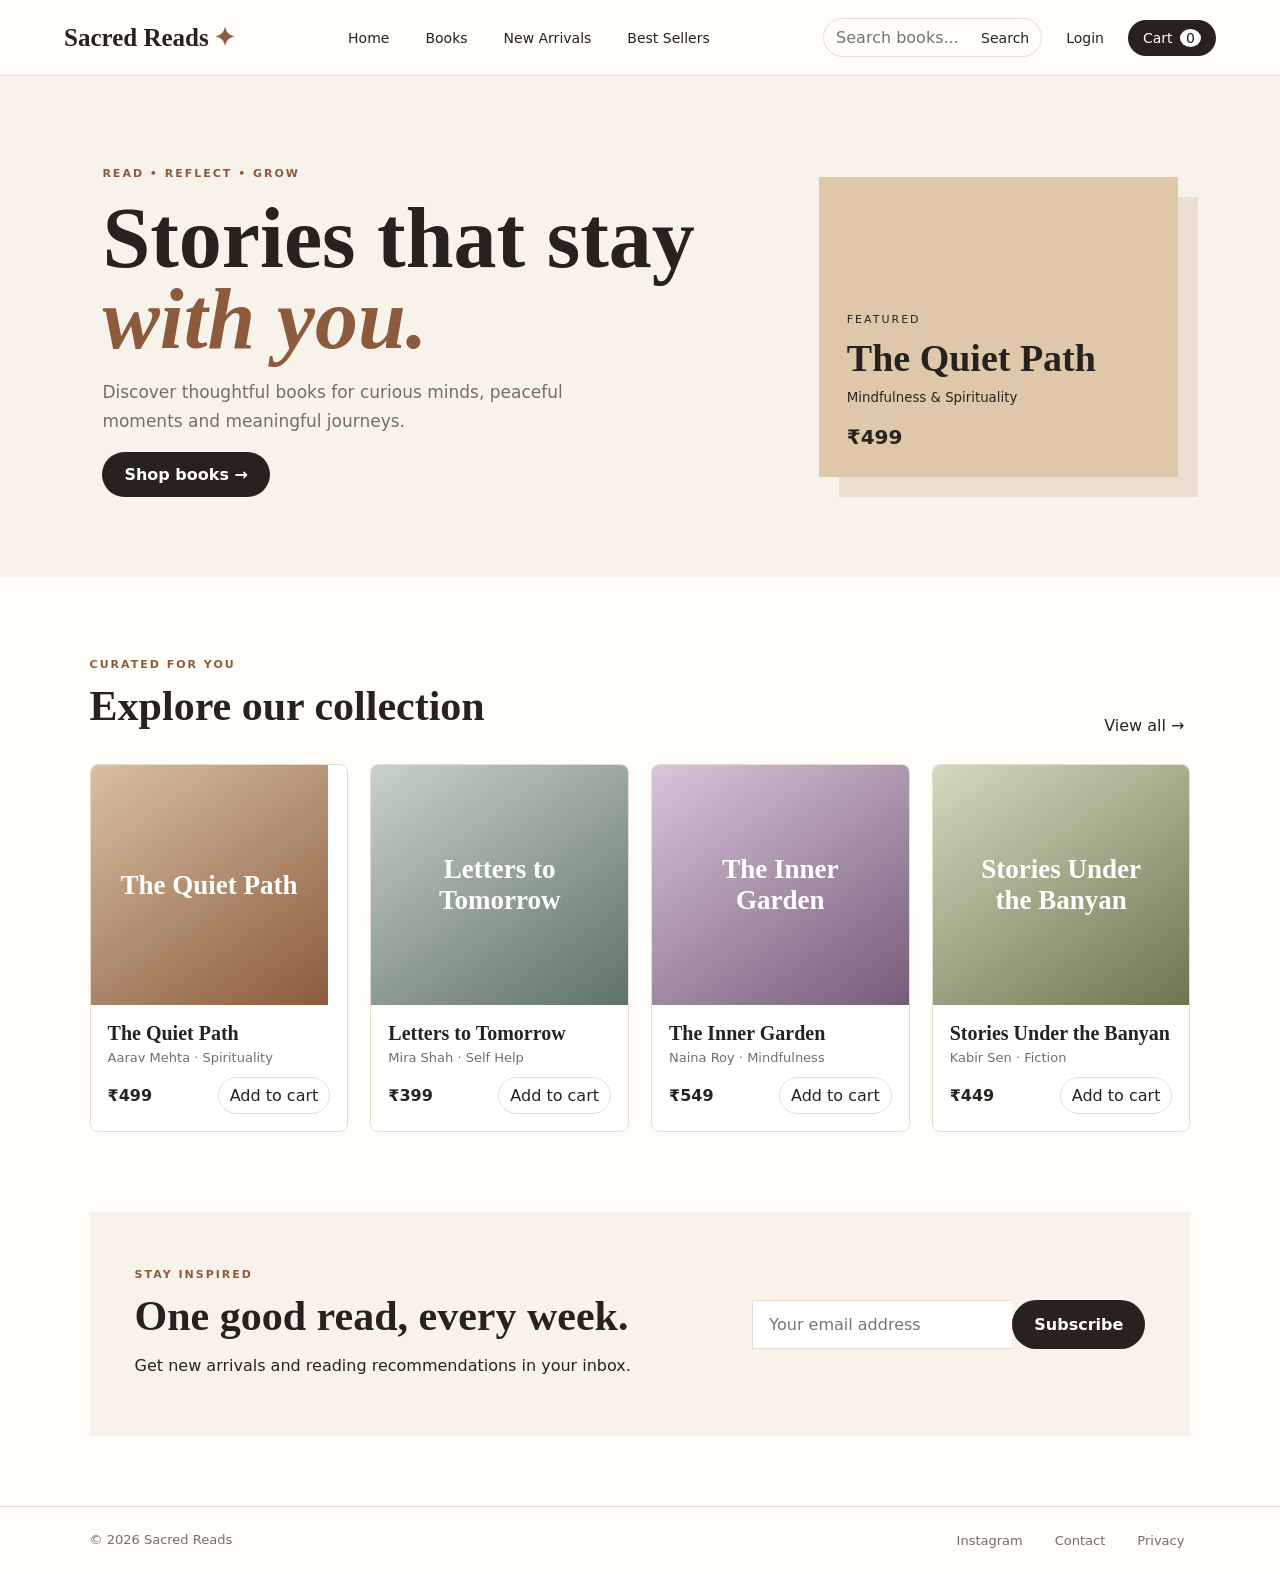
==== index.html @ 982fe322 "Add files via upload" ====
<!doctype html>
<html lang="en">
<head>
  <meta charset="UTF-8">
  <meta name="viewport" content="width=device-width, initial-scale=1.0">
  <title>Sacred Reads | Online Bookstore</title>
  <link rel="stylesheet" href="style.css">
  <script>
    window.dataLayer = window.dataLayer || [];
    window.SacredReadsDataLayer = {
      sha256: async function(value) {
        if (value === undefined || value === null || value === '') return undefined;
        const data = new TextEncoder().encode(String(value).trim().toLowerCase());
        const hash = await crypto.subtle.digest('SHA-256', data);
        return Array.from(new Uint8Array(hash)).map(b => b.toString(16).padStart(2, '0')).join('');
      },
      buildUserData: async function(user) {
        if (!user) return {
          client_id: undefined,
          user_type: 'guest',
          first_name: undefined, hashed_first_name: undefined,
          last_name: undefined, hashed_last_name: undefined,
          email: undefined, hashed_email: undefined,
          phone_number: undefined, hashed_phone_number: undefined
        };
        return {
          client_id: user.userId,
          user_type: 'loggedin',
          first_name: user.firstName,
          hashed_first_name: await this.sha256(user.firstName),
          last_name: user.lastName,
          hashed_last_name: await this.sha256(user.lastName),
          email: user.email,
          hashed_email: await this.sha256(user.email),
          phone_number: user.phone,
          hashed_phone_number: await this.sha256(user.phone)
        };
      }
    };
  </script>
  <!-- Google Tag Manager -->
  <script>(function(w,d,s,l,i){w[l]=w[l]||[];w[l].push({'gtm.start':
  new Date().getTime(),event:'gtm.js'});var f=d.getElementsByTagName(s)[0],
  j=d.createElement(s),dl=l!='dataLayer'?'&l='+l:'';j.async=true;j.src=
  'https://www.googletagmanager.com/gtm.js?id='+i+dl;f.parentNode.insertBefore(j,f);
  })(window,document,'script','dataLayer','GTM-M3XV9357');</script>
  <!-- End Google Tag Manager -->
</head>
<body>
  <!-- Google Tag Manager (noscript) -->
  <noscript><iframe src="https://www.googletagmanager.com/ns.html?id=GTM-M3XV9357"
  height="0" width="0" style="display:none;visibility:hidden"></iframe></noscript>
  <!-- End Google Tag Manager (noscript) -->

  <header class="site-header">
    <div class="brand" data-event="header_click">Sacred Reads<span>✦</span></div>
    <nav class="nav-links">
      <button data-menu="Home">Home</button><button data-menu="Books">Books</button><button data-menu="New Arrivals">New Arrivals</button><button data-menu="Best Sellers">Best Sellers</button>
    </nav>
    <div class="header-actions">
      <form id="searchForm"><input id="searchInput" placeholder="Search books..."><button>Search</button></form>
      <button id="loginBtn" class="ghost">Login</button>
      <button id="cartBtn" class="cart">Cart <span id="cartCount">0</span></button>
      <button id="hamburger" class="hamburger">☰</button>
    </div>
  </header>

  <aside id="sideMenu" class="side-menu"><button id="closeMenu">×</button><h3>Browse</h3><button data-menu="Home">Home</button><button data-menu="Fiction">Fiction</button><button data-menu="Spirituality">Spirituality</button><button data-menu="Self Help">Self Help</button><button data-menu="Best Sellers">Best Sellers</button></aside>
  <div id="overlay" class="overlay"></div>

  <main>
    <section class="hero">
      <div><p class="eyebrow">READ • REFLECT • GROW</p><h1>Stories that stay<br><em>with you.</em></h1><p>Discover thoughtful books for curious minds, peaceful moments and meaningful journeys.</p><button class="primary" id="shopNow">Shop books →</button></div>
      <div class="hero-card"><span>Featured</span><strong>The Quiet Path</strong><small>Mindfulness & Spirituality</small><b>₹499</b></div>
    </section>

    <section class="section"><div class="section-head"><div><p class="eyebrow">CURATED FOR YOU</p><h2>Explore our collection</h2></div><button id="viewAll">View all →</button></div><div id="productGrid" class="product-grid"></div></section>

    <section class="newsletter"><div><p class="eyebrow">STAY INSPIRED</p><h2>One good read, every week.</h2><p>Get new arrivals and reading recommendations in your inbox.</p></div><form id="newsletterForm"><input type="email" required placeholder="Your email address"><button class="primary">Subscribe</button></form></section>
  </main>

  <div id="modal" class="modal hidden"><div class="modal-card"><button class="modal-close">×</button><div id="modalContent"></div></div></div>
  <div id="toast" class="toast"></div>
  <footer><span>© 2026 Sacred Reads</span><div><button data-footer="Instagram">Instagram</button><button data-footer="Contact">Contact</button><button data-footer="Privacy">Privacy</button></div></footer>
  <script src="app.js"></script>
</body>
</html>
---- style.css ----
:root{--ink:#26231f;--muted:#756e66;--cream:#f8f3ea;--paper:#fffdf8;--accent:#8c5b3e;--line:#e5ddd1}*{box-sizing:border-box}body{margin:0;font-family:Inter,system-ui,-apple-system,Segoe UI,sans-serif;color:var(--ink);background:var(--paper)}button,input{font:inherit}button{cursor:pointer;border:0;background:none;color:inherit}.site-header{height:76px;display:flex;align-items:center;justify-content:space-between;padding:0 5%;border-bottom:1px solid var(--line);position:sticky;top:0;background:rgba(255,253,248,.96);z-index:10}.brand{font-family:Georgia,serif;font-size:25px;font-weight:700}.brand span{color:var(--accent);margin-left:5px}.nav-links{display:flex;gap:24px}.nav-links button,.header-actions button{font-size:14px}.header-actions{display:flex;gap:10px;align-items:center}.header-actions form{display:flex;border:1px solid var(--line);border-radius:24px;overflow:hidden}.header-actions input{width:145px;border:0;padding:9px 12px;outline:0;background:transparent}.header-actions form button{padding:0 12px}.ghost{padding:10px 14px}.cart{background:var(--ink);color:#fff;padding:10px 15px;border-radius:22px}.cart span{background:#fff;color:var(--ink);border-radius:50%;padding:1px 6px;margin-left:3px}.hamburger{display:none}.hero{background:var(--cream);padding:80px 8%;display:grid;grid-template-columns:1.3fr .7fr;gap:50px;align-items:center;min-height:480px}.eyebrow{font-size:11px;letter-spacing:2px;color:var(--accent);font-weight:800}.hero h1{font:600 clamp(48px,7vw,86px)/.94 Georgia,serif;margin:18px 0}.hero h1 em{color:var(--accent)}.hero p:not(.eyebrow){max-width:540px;color:var(--muted);font-size:17px;line-height:1.7}.primary{background:var(--ink);color:#fff;border-radius:25px;padding:13px 22px;font-weight:700}.hero-card{height:300px;background:#dfc8a9;padding:28px;display:flex;flex-direction:column;justify-content:flex-end;box-shadow:20px 20px 0 #eadfd0}.hero-card span{font-size:11px;text-transform:uppercase;letter-spacing:2px}.hero-card strong{font:700 38px Georgia,serif;margin:10px 0}.hero-card small{margin-bottom:20px}.hero-card b{font-size:20px}.section{padding:70px 7%}.section-head{display:flex;justify-content:space-between;align-items:end;margin-bottom:28px}.section h2,.newsletter h2{font:600 42px Georgia,serif;margin:6px 0}.product-grid{display:grid;grid-template-columns:repeat(4,1fr);gap:22px}.product{border:1px solid var(--line);background:#fff;border-radius:8px;overflow:hidden;transition:.2s}.product:hover{transform:translateY(-4px);box-shadow:0 12px 30px #0000000b}.cover{height:240px;background:linear-gradient(145deg,#d7c0a1,#8c5b3e);display:flex;align-items:center;justify-content:center;padding:30px;color:white;text-align:center;font:700 27px Georgia,serif}.product:nth-child(2) .cover{background:linear-gradient(145deg,#c8d2ca,#607267)}.product:nth-child(3) .cover{background:linear-gradient(145deg,#d7c6d9,#765c78)}.product:nth-child(4) .cover{background:linear-gradient(145deg,#d4d9c0,#6d754f)}.product-info{padding:17px}.product-info h3{font:700 20px Georgia,serif;margin:0 0 5px}.product-info p{color:var(--muted);font-size:13px;margin:0 0 12px}.price-row{display:flex;justify-content:space-between;align-items:center}.price{font-weight:800}.small-btn{border:1px solid var(--line);border-radius:20px;padding:8px 11px}.newsletter{margin:10px 7% 70px;padding:45px;background:var(--cream);display:flex;justify-content:space-between;gap:30px;align-items:center}.newsletter form{display:flex}.newsletter input{padding:14px 16px;width:260px;border:1px solid var(--line);border-right:0}.side-menu{position:fixed;right:-320px;top:0;height:100%;width:300px;background:#fff;z-index:30;padding:30px;display:flex;flex-direction:column;gap:16px;transition:.25s}.side-menu.open{right:0}.side-menu button{text-align:left}.side-menu #closeMenu{align-self:flex-end;font-size:30px}.overlay{display:none;position:fixed;inset:0;background:#0008;z-index:20}.overlay.open{display:block}.modal{position:fixed;inset:0;background:#0007;z-index:40;display:grid;place-items:center;padding:20px}.modal.hidden{display:none}.modal-card{background:#fffdf8;max-width:700px;width:100%;padding:30px;border-radius:12px;position:relative;max-height:90vh;overflow:auto}.modal-close{position:absolute;right:18px;top:12px;font-size:28px}.toast{position:fixed;bottom:24px;right:24px;background:var(--ink);color:#fff;padding:13px 18px;border-radius:8px;opacity:0;transform:translateY(15px);transition:.2s;z-index:50}.toast.show{opacity:1;transform:none}footer{padding:25px 7%;border-top:1px solid var(--line);display:flex;justify-content:space-between;color:var(--muted);font-size:13px}footer div{display:flex;gap:20px}@media(max-width:900px){.nav-links{display:none}.hamburger{display:block}.product-grid{grid-template-columns:repeat(2,1fr)}.hero{grid-template-columns:1fr}.hero-card{max-width:360px}.newsletter{display:block}.newsletter form{margin-top:25px}}@media(max-width:560px){.site-header{padding:0 4%}.header-actions form{display:none}.product-grid{grid-template-columns:1fr}.section h2,.newsletter h2{font-size:32px}.hero{padding:55px 7%}.newsletter input{width:60%}}
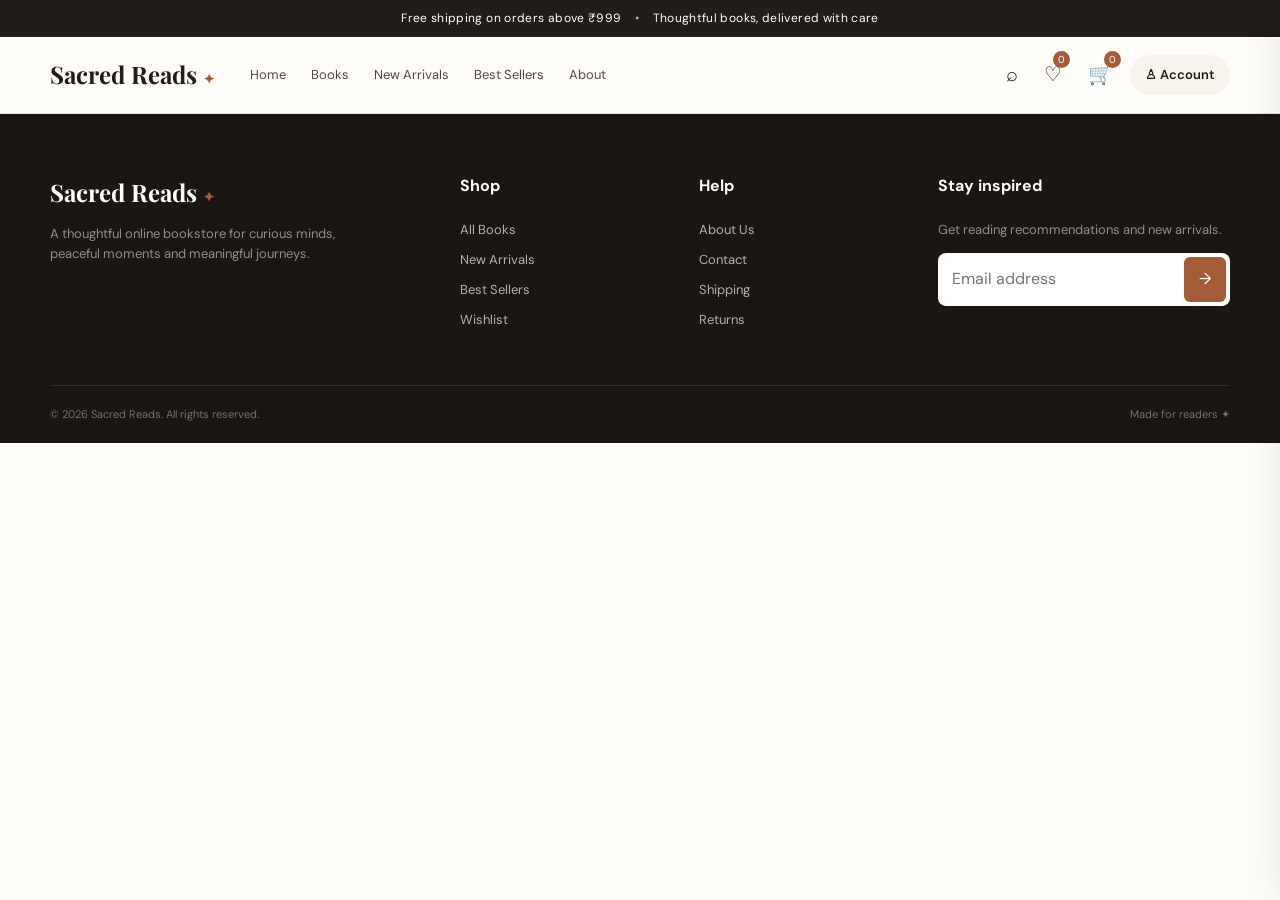
==== commit 8b0fed25: "Add files via upload" ====
--- a/index.html
+++ b/index.html
@@ -1,87 +1,99 @@
 <!doctype html>
 <html lang="en">
 <head>
-  <meta charset="UTF-8">
-  <meta name="viewport" content="width=device-width, initial-scale=1.0">
-  <title>Sacred Reads | Online Bookstore</title>
-  <link rel="stylesheet" href="style.css">
-  <script>
-    window.dataLayer = window.dataLayer || [];
-    window.SacredReadsDataLayer = {
-      sha256: async function(value) {
-        if (value === undefined || value === null || value === '') return undefined;
-        const data = new TextEncoder().encode(String(value).trim().toLowerCase());
-        const hash = await crypto.subtle.digest('SHA-256', data);
-        return Array.from(new Uint8Array(hash)).map(b => b.toString(16).padStart(2, '0')).join('');
-      },
-      buildUserData: async function(user) {
-        if (!user) return {
-          client_id: undefined,
-          user_type: 'guest',
-          first_name: undefined, hashed_first_name: undefined,
-          last_name: undefined, hashed_last_name: undefined,
-          email: undefined, hashed_email: undefined,
-          phone_number: undefined, hashed_phone_number: undefined
-        };
-        return {
-          client_id: user.userId,
-          user_type: 'loggedin',
-          first_name: user.firstName,
-          hashed_first_name: await this.sha256(user.firstName),
-          last_name: user.lastName,
-          hashed_last_name: await this.sha256(user.lastName),
-          email: user.email,
-          hashed_email: await this.sha256(user.email),
-          phone_number: user.phone,
-          hashed_phone_number: await this.sha256(user.phone)
-        };
-      }
-    };
-  </script>
-  <!-- Google Tag Manager -->
-  <script>(function(w,d,s,l,i){w[l]=w[l]||[];w[l].push({'gtm.start':
-  new Date().getTime(),event:'gtm.js'});var f=d.getElementsByTagName(s)[0],
-  j=d.createElement(s),dl=l!='dataLayer'?'&l='+l:'';j.async=true;j.src=
-  'https://www.googletagmanager.com/gtm.js?id='+i+dl;f.parentNode.insertBefore(j,f);
-  })(window,document,'script','dataLayer','GTM-M3XV9357');</script>
-  <!-- End Google Tag Manager -->
+<meta charset="UTF-8">
+<meta name="viewport" content="width=device-width, initial-scale=1.0">
+<meta name="description" content="Sacred Reads — an online bookstore for thoughtful books and meaningful journeys.">
+<title>Sacred Reads | Online Bookstore</title>
+<link rel="stylesheet" href="style.css">
+<script>
+  window.dataLayer = window.dataLayer || [];
+  window.SacredReadsDataLayer = {
+    sha256: async function(value) {
+      if (value === undefined || value === null || value === '') return undefined;
+      const data = new TextEncoder().encode(String(value).trim().toLowerCase());
+      const hash = await crypto.subtle.digest('SHA-256', data);
+      return Array.from(new Uint8Array(hash)).map(b => b.toString(16).padStart(2, '0')).join('');
+    },
+    buildUserData: async function(user) {
+      if (!user) return {
+        client_id: undefined,
+        user_type: 'guest',
+        first_name: undefined, hashed_first_name: undefined,
+        last_name: undefined, hashed_last_name: undefined,
+        email: undefined, hashed_email: undefined,
+        phone_number: undefined, hashed_phone_number: undefined
+      };
+      return {
+        client_id: user.userId,
+        user_type: 'loggedin',
+        first_name: user.firstName,
+        hashed_first_name: await this.sha256(user.firstName),
+        last_name: user.lastName,
+        hashed_last_name: await this.sha256(user.lastName),
+        email: user.email,
+        hashed_email: await this.sha256(user.email),
+        phone_number: user.phone,
+        hashed_phone_number: await this.sha256(user.phone)
+      };
+    }
+  };
+</script>
+<!-- Google Tag Manager -->
+<script>(function(w,d,s,l,i){w[l]=w[l]||[];w[l].push({'gtm.start':
+new Date().getTime(),event:'gtm.js'});var f=d.getElementsByTagName(s)[0],
+j=d.createElement(s),dl=l!='dataLayer'?'&l='+l:'';j.async=true;j.src=
+'https://www.googletagmanager.com/gtm.js?id='+i+dl;f.parentNode.insertBefore(j,f);
+})(window,document,'script','dataLayer','GTM-M3XV9357');</script>
+<!-- End Google Tag Manager -->
 </head>
 <body>
-  <!-- Google Tag Manager (noscript) -->
-  <noscript><iframe src="https://www.googletagmanager.com/ns.html?id=GTM-M3XV9357"
-  height="0" width="0" style="display:none;visibility:hidden"></iframe></noscript>
-  <!-- End Google Tag Manager (noscript) -->
+<!-- Google Tag Manager (noscript) -->
+<noscript><iframe src="https://www.googletagmanager.com/ns.html?id=GTM-M3XV9357" height="0" width="0" style="display:none;visibility:hidden"></iframe></noscript>
+<!-- End Google Tag Manager (noscript) -->
 
-  <header class="site-header">
-    <div class="brand" data-event="header_click">Sacred Reads<span>✦</span></div>
-    <nav class="nav-links">
-      <button data-menu="Home">Home</button><button data-menu="Books">Books</button><button data-menu="New Arrivals">New Arrivals</button><button data-menu="Best Sellers">Best Sellers</button>
+<div id="announcement">Free shipping on orders above ₹999 <span>•</span> Thoughtful books, delivered with care</div>
+<header class="header">
+  <div class="container header-inner">
+    <a class="logo" href="#/home" aria-label="Sacred Reads home">Sacred Reads <span>✦</span></a>
+    <nav class="desktop-nav">
+      <a href="#/home">Home</a>
+      <a href="#/books">Books</a>
+      <a href="#/new-arrivals">New Arrivals</a>
+      <a href="#/best-sellers">Best Sellers</a>
+      <a href="#/about">About</a>
     </nav>
     <div class="header-actions">
-      <form id="searchForm"><input id="searchInput" placeholder="Search books..."><button>Search</button></form>
-      <button id="loginBtn" class="ghost">Login</button>
-      <button id="cartBtn" class="cart">Cart <span id="cartCount">0</span></button>
-      <button id="hamburger" class="hamburger">☰</button>
+      <button class="icon-btn" data-action="search" aria-label="Search">⌕</button>
+      <a class="icon-btn" href="#/wishlist" aria-label="Wishlist">♡<span id="wishBadge" class="badge">0</span></a>
+      <a class="icon-btn" href="#/cart" aria-label="Cart">🛒<span id="cartBadge" class="badge">0</span></a>
+      <button class="account-btn" data-action="account"><span>♙</span> Account</button>
+      <button class="mobile-menu-btn" data-action="mobile-menu" aria-label="Open menu">☰</button>
     </div>
-  </header>
+  </div>
+</header>
 
-  <aside id="sideMenu" class="side-menu"><button id="closeMenu">×</button><h3>Browse</h3><button data-menu="Home">Home</button><button data-menu="Fiction">Fiction</button><button data-menu="Spirituality">Spirituality</button><button data-menu="Self Help">Self Help</button><button data-menu="Best Sellers">Best Sellers</button></aside>
-  <div id="overlay" class="overlay"></div>
+<div id="mobileNav" class="mobile-nav">
+  <div class="mobile-nav-head"><strong>Browse</strong><button data-action="close-mobile">×</button></div>
+  <a href="#/home">Home</a><a href="#/books">Books</a><a href="#/new-arrivals">New Arrivals</a><a href="#/best-sellers">Best Sellers</a><a href="#/wishlist">Wishlist</a><a href="#/about">About Us</a>
+</div>
+<div id="backdrop" class="backdrop"></div>
 
-  <main>
-    <section class="hero">
-      <div><p class="eyebrow">READ • REFLECT • GROW</p><h1>Stories that stay<br><em>with you.</em></h1><p>Discover thoughtful books for curious minds, peaceful moments and meaningful journeys.</p><button class="primary" id="shopNow">Shop books →</button></div>
-      <div class="hero-card"><span>Featured</span><strong>The Quiet Path</strong><small>Mindfulness & Spirituality</small><b>₹499</b></div>
-    </section>
+<div id="searchPanel" class="search-panel"><div class="container"><form id="searchForm"><input id="searchInput" autocomplete="off" placeholder="Search by title, author or category..."><button>Search</button></form><div id="searchSuggestions"></div></div></div>
 
-    <section class="section"><div class="section-head"><div><p class="eyebrow">CURATED FOR YOU</p><h2>Explore our collection</h2></div><button id="viewAll">View all →</button></div><div id="productGrid" class="product-grid"></div></section>
+<main id="app"></main>
 
-    <section class="newsletter"><div><p class="eyebrow">STAY INSPIRED</p><h2>One good read, every week.</h2><p>Get new arrivals and reading recommendations in your inbox.</p></div><form id="newsletterForm"><input type="email" required placeholder="Your email address"><button class="primary">Subscribe</button></form></section>
-  </main>
-
-  <div id="modal" class="modal hidden"><div class="modal-card"><button class="modal-close">×</button><div id="modalContent"></div></div></div>
-  <div id="toast" class="toast"></div>
-  <footer><span>© 2026 Sacred Reads</span><div><button data-footer="Instagram">Instagram</button><button data-footer="Contact">Contact</button><button data-footer="Privacy">Privacy</button></div></footer>
-  <script src="app.js"></script>
+<footer class="footer">
+  <div class="container footer-grid">
+    <div><a class="logo footer-logo" href="#/home">Sacred Reads <span>✦</span></a><p>A thoughtful online bookstore for curious minds, peaceful moments and meaningful journeys.</p></div>
+    <div><h4>Shop</h4><a href="#/books">All Books</a><a href="#/new-arrivals">New Arrivals</a><a href="#/best-sellers">Best Sellers</a><a href="#/wishlist">Wishlist</a></div>
+    <div><h4>Help</h4><a href="#/about">About Us</a><a href="#/contact">Contact</a><a href="#/shipping">Shipping</a><a href="#/returns">Returns</a></div>
+    <div><h4>Stay inspired</h4><p>Get reading recommendations and new arrivals.</p><form id="newsletterForm" class="newsletter-mini"><input type="email" required placeholder="Email address"><button>→</button></form></div>
+  </div>
+  <div class="container footer-bottom"><span>© 2026 Sacred Reads. All rights reserved.</span><span>Made for readers ✦</span></div>
+</footer>
+<div id="toast" class="toast"></div>
+<div id="modal" class="modal hidden"><div class="modal-card"><button class="modal-close" data-action="close-modal">×</button><div id="modalContent"></div></div></div>
+<script src="app.js"></script>
 </body>
 </html>
--- a/style.css
+++ b/style.css
@@ -1 +1,4 @@
-:root{--ink:#26231f;--muted:#756e66;--cream:#f8f3ea;--paper:#fffdf8;--accent:#8c5b3e;--line:#e5ddd1}*{box-sizing:border-box}body{margin:0;font-family:Inter,system-ui,-apple-system,Segoe UI,sans-serif;color:var(--ink);background:var(--paper)}button,input{font:inherit}button{cursor:pointer;border:0;background:none;color:inherit}.site-header{height:76px;display:flex;align-items:center;justify-content:space-between;padding:0 5%;border-bottom:1px solid var(--line);position:sticky;top:0;background:rgba(255,253,248,.96);z-index:10}.brand{font-family:Georgia,serif;font-size:25px;font-weight:700}.brand span{color:var(--accent);margin-left:5px}.nav-links{display:flex;gap:24px}.nav-links button,.header-actions button{font-size:14px}.header-actions{display:flex;gap:10px;align-items:center}.header-actions form{display:flex;border:1px solid var(--line);border-radius:24px;overflow:hidden}.header-actions input{width:145px;border:0;padding:9px 12px;outline:0;background:transparent}.header-actions form button{padding:0 12px}.ghost{padding:10px 14px}.cart{background:var(--ink);color:#fff;padding:10px 15px;border-radius:22px}.cart span{background:#fff;color:var(--ink);border-radius:50%;padding:1px 6px;margin-left:3px}.hamburger{display:none}.hero{background:var(--cream);padding:80px 8%;display:grid;grid-template-columns:1.3fr .7fr;gap:50px;align-items:center;min-height:480px}.eyebrow{font-size:11px;letter-spacing:2px;color:var(--accent);font-weight:800}.hero h1{font:600 clamp(48px,7vw,86px)/.94 Georgia,serif;margin:18px 0}.hero h1 em{color:var(--accent)}.hero p:not(.eyebrow){max-width:540px;color:var(--muted);font-size:17px;line-height:1.7}.primary{background:var(--ink);color:#fff;border-radius:25px;padding:13px 22px;font-weight:700}.hero-card{height:300px;background:#dfc8a9;padding:28px;display:flex;flex-direction:column;justify-content:flex-end;box-shadow:20px 20px 0 #eadfd0}.hero-card span{font-size:11px;text-transform:uppercase;letter-spacing:2px}.hero-card strong{font:700 38px Georgia,serif;margin:10px 0}.hero-card small{margin-bottom:20px}.hero-card b{font-size:20px}.section{padding:70px 7%}.section-head{display:flex;justify-content:space-between;align-items:end;margin-bottom:28px}.section h2,.newsletter h2{font:600 42px Georgia,serif;margin:6px 0}.product-grid{display:grid;grid-template-columns:repeat(4,1fr);gap:22px}.product{border:1px solid var(--line);background:#fff;border-radius:8px;overflow:hidden;transition:.2s}.product:hover{transform:translateY(-4px);box-shadow:0 12px 30px #0000000b}.cover{height:240px;background:linear-gradient(145deg,#d7c0a1,#8c5b3e);display:flex;align-items:center;justify-content:center;padding:30px;color:white;text-align:center;font:700 27px Georgia,serif}.product:nth-child(2) .cover{background:linear-gradient(145deg,#c8d2ca,#607267)}.product:nth-child(3) .cover{background:linear-gradient(145deg,#d7c6d9,#765c78)}.product:nth-child(4) .cover{background:linear-gradient(145deg,#d4d9c0,#6d754f)}.product-info{padding:17px}.product-info h3{font:700 20px Georgia,serif;margin:0 0 5px}.product-info p{color:var(--muted);font-size:13px;margin:0 0 12px}.price-row{display:flex;justify-content:space-between;align-items:center}.price{font-weight:800}.small-btn{border:1px solid var(--line);border-radius:20px;padding:8px 11px}.newsletter{margin:10px 7% 70px;padding:45px;background:var(--cream);display:flex;justify-content:space-between;gap:30px;align-items:center}.newsletter form{display:flex}.newsletter input{padding:14px 16px;width:260px;border:1px solid var(--line);border-right:0}.side-menu{position:fixed;right:-320px;top:0;height:100%;width:300px;background:#fff;z-index:30;padding:30px;display:flex;flex-direction:column;gap:16px;transition:.25s}.side-menu.open{right:0}.side-menu button{text-align:left}.side-menu #closeMenu{align-self:flex-end;font-size:30px}.overlay{display:none;position:fixed;inset:0;background:#0008;z-index:20}.overlay.open{display:block}.modal{position:fixed;inset:0;background:#0007;z-index:40;display:grid;place-items:center;padding:20px}.modal.hidden{display:none}.modal-card{background:#fffdf8;max-width:700px;width:100%;padding:30px;border-radius:12px;position:relative;max-height:90vh;overflow:auto}.modal-close{position:absolute;right:18px;top:12px;font-size:28px}.toast{position:fixed;bottom:24px;right:24px;background:var(--ink);color:#fff;padding:13px 18px;border-radius:8px;opacity:0;transform:translateY(15px);transition:.2s;z-index:50}.toast.show{opacity:1;transform:none}footer{padding:25px 7%;border-top:1px solid var(--line);display:flex;justify-content:space-between;color:var(--muted);font-size:13px}footer div{display:flex;gap:20px}@media(max-width:900px){.nav-links{display:none}.hamburger{display:block}.product-grid{grid-template-columns:repeat(2,1fr)}.hero{grid-template-columns:1fr}.hero-card{max-width:360px}.newsletter{display:block}.newsletter form{margin-top:25px}}@media(max-width:560px){.site-header{padding:0 4%}.header-actions form{display:none}.product-grid{grid-template-columns:1fr}.section h2,.newsletter h2{font-size:32px}.hero{padding:55px 7%}.newsletter input{width:60%}}
+@import url('https://fonts.googleapis.com/css2?family=DM+Sans:wght@400;500;600;700&family=Playfair+Display:wght@500;600;700&display=swap');
+:root{--ink:#211d18;--muted:#756d64;--cream:#f8f4ed;--paper:#fffdf9;--line:#e8dfd3;--accent:#a45b38;--accent-dark:#7e4228;--green:#54684e;--shadow:0 18px 55px rgba(52,37,23,.12);--radius:18px}*{box-sizing:border-box}html{scroll-behavior:smooth}body{margin:0;color:var(--ink);font-family:'DM Sans',sans-serif;background:var(--paper);line-height:1.55}a{text-decoration:none;color:inherit}button,input,select{font:inherit}button{cursor:pointer;border:0}.container{width:min(1180px,calc(100% - 40px));margin:auto}.hidden{display:none!important}.eyebrow{letter-spacing:.16em;font-size:11px;font-weight:700;color:var(--accent);text-transform:uppercase}.page-title{font-family:'Playfair Display',serif;font-size:52px;line-height:1.1;margin:8px 0 14px}.section-title{font-family:'Playfair Display',serif;font-size:36px;margin:0}.muted{color:var(--muted)}#announcement{background:var(--ink);color:#fff;padding:9px;text-align:center;font-size:12px;letter-spacing:.03em}#announcement span{margin:0 10px;color:#d6a88f}.header{position:sticky;top:0;z-index:30;background:rgba(255,253,249,.96);backdrop-filter:blur(14px);border-bottom:1px solid var(--line)}.header-inner{height:76px;display:flex;align-items:center;gap:35px}.logo{font-family:'Playfair Display',serif;font-size:24px;font-weight:700;white-space:nowrap}.logo span{color:var(--accent);font-size:14px}.desktop-nav{display:flex;gap:25px;align-items:center;flex:1}.desktop-nav a{font-size:13px;color:#514940;position:relative}.desktop-nav a:hover,.desktop-nav a.active{color:var(--accent)}.desktop-nav a.active:after{content:'';position:absolute;height:2px;background:var(--accent);left:0;right:0;bottom:-9px}.header-actions{display:flex;align-items:center;gap:8px}.icon-btn{position:relative;background:transparent;font-size:20px;padding:9px;color:var(--ink)}.badge{position:absolute;right:1px;top:1px;min-width:17px;height:17px;padding:0 4px;border-radius:20px;background:var(--accent);color:white;font-size:10px;display:grid;place-items:center}.account-btn{background:var(--cream);padding:10px 15px;border-radius:999px;color:var(--ink);font-weight:600;font-size:13px}.mobile-menu-btn{display:none;background:transparent;font-size:24px}.hero{background:var(--cream);padding:75px 0}.hero-grid{display:grid;grid-template-columns:1.05fr .95fr;gap:65px;align-items:center}.hero h1{font:600 clamp(45px,6vw,76px)/1.02 'Playfair Display',serif;margin:10px 0 22px;letter-spacing:-.03em}.hero h1 em{color:var(--accent);font-style:italic}.hero-copy{font-size:17px;color:var(--muted);max-width:560px}.btn{display:inline-flex;align-items:center;justify-content:center;gap:8px;padding:13px 21px;border-radius:10px;font-weight:700;font-size:13px;transition:.2s}.btn-primary{background:var(--accent);color:white}.btn-primary:hover{background:var(--accent-dark);transform:translateY(-1px)}.btn-secondary{border:1px solid var(--line);background:white}.hero-buttons{display:flex;gap:12px;margin-top:28px}.hero-art{min-height:430px;border-radius:26px;background:linear-gradient(135deg,#dbc5a9,#8b604b);position:relative;overflow:hidden;box-shadow:var(--shadow);display:flex;align-items:flex-end;padding:28px}.hero-art:before{content:'';position:absolute;inset:28px 38px 0;background:linear-gradient(160deg,#f4e7d4,#a8795e);border-radius:8px 8px 0 0;box-shadow:inset 0 0 0 1px rgba(255,255,255,.35)}.book-art{position:relative;z-index:1;background:#28392d;color:#f8ead8;width:205px;height:285px;padding:28px 22px;box-shadow:18px 22px 28px rgba(0,0,0,.2);transform:rotate(-5deg);display:flex;flex-direction:column;justify-content:space-between}.book-art strong{font:600 29px/1.1 'Playfair Display',serif}.book-art small{font-size:10px;letter-spacing:.13em;text-transform:uppercase}.featured-card{position:absolute;right:30px;top:30px;background:rgba(255,253,249,.9);padding:18px;border-radius:13px;width:190px;z-index:2}.featured-card small{display:block;color:var(--muted);font-size:11px}.featured-card strong{display:block;font:600 22px 'Playfair Display',serif;margin:7px 0}.section{padding:75px 0}.section-head{display:flex;justify-content:space-between;align-items:end;margin-bottom:30px}.text-link{font-size:13px;font-weight:700;color:var(--accent)}.category-row{display:flex;gap:10px;overflow:auto;padding-bottom:8px;margin-bottom:35px}.chip{white-space:nowrap;border:1px solid var(--line);background:white;border-radius:999px;padding:10px 16px;font-size:12px}.chip.active,.chip:hover{background:var(--ink);color:white;border-color:var(--ink)}.product-grid{display:grid;grid-template-columns:repeat(4,1fr);gap:24px}.product-card{min-width:0}.cover{height:310px;border-radius:15px;position:relative;overflow:hidden;padding:0;display:block;width:100%;background:#ddd}.cover-inner{height:100%;padding:25px 21px;display:flex;flex-direction:column;justify-content:space-between;text-align:left;color:#fff;position:relative}.cover-inner:after{content:'';position:absolute;inset:0;background:linear-gradient(180deg,rgba(0,0,0,.03),rgba(0,0,0,.3))}.cover-title,.cover-author{position:relative;z-index:1}.cover-title{font:600 28px/1.08 'Playfair Display',serif;max-width:90%}.cover-author{font-size:10px;letter-spacing:.12em;text-transform:uppercase}.cover-1{background:linear-gradient(145deg,#293d30,#7d9a78)}.cover-2{background:linear-gradient(145deg,#6c4334,#c28e6c)}.cover-3{background:linear-gradient(145deg,#534c69,#a99dc7)}.cover-4{background:linear-gradient(145deg,#244e61,#82a7b2)}.cover-5{background:linear-gradient(145deg,#594226,#c49d61)}.cover-6{background:linear-gradient(145deg,#512f42,#b6798d)}.cover-7{background:linear-gradient(145deg,#3c4b50,#9aafb1)}.cover-8{background:linear-gradient(145deg,#3d4930,#9ca66d)}.heart{position:absolute;right:12px;top:12px;z-index:3;width:36px;height:36px;border-radius:50%;background:rgba(255,255,255,.92);font-size:20px}.heart.active{color:var(--accent)}.product-meta{padding:13px 2px}.product-meta h3{font:600 19px 'Playfair Display',serif;margin:0 0 4px}.product-meta p{font-size:12px;color:var(--muted);margin:0 0 10px}.price-line{display:flex;align-items:center;justify-content:space-between}.price{font-weight:700}.add-btn{border:1px solid var(--line);background:white;padding:8px 12px;border-radius:8px;font-size:11px;font-weight:700}.add-btn:hover{background:var(--ink);color:white}.split-banner{background:#e9e0d4;padding:58px 0;margin:20px 0}.split-grid{display:grid;grid-template-columns:1fr 1fr;gap:45px;align-items:center}.split-grid h2{font:600 42px/1.1 'Playfair Display',serif;margin:10px 0}.stat-box{display:grid;grid-template-columns:1fr 1fr;gap:1px;background:#d6c8b8;border-radius:18px;overflow:hidden}.stat{background:var(--paper);padding:30px}.stat b{font:600 34px 'Playfair Display',serif;display:block}.newsletter{padding:65px 0;background:var(--ink);color:white}.newsletter-grid{display:flex;justify-content:space-between;gap:35px;align-items:center}.newsletter h2{font:600 37px 'Playfair Display',serif;margin:5px 0}.newsletter p{color:#c6bfb7}.newsletter-form{display:flex;min-width:min(100%,450px);background:white;border-radius:10px;padding:5px}.newsletter-form input{border:0;outline:0;flex:1;padding:12px}.newsletter-form button{background:var(--accent);color:white;border-radius:7px;padding:0 20px;font-weight:700}.listing-head{padding:55px 0 28px}.toolbar{display:flex;justify-content:space-between;align-items:center;margin-bottom:25px;gap:15px}.select{border:1px solid var(--line);padding:11px 13px;border-radius:8px;background:white}.product-detail{padding:65px 0}.detail-grid{display:grid;grid-template-columns:1fr 1fr;gap:65px}.detail-cover{height:570px;border-radius:20px;display:flex;align-items:center;justify-content:center}.detail-cover .cover-inner{width:300px;height:420px;box-shadow:20px 25px 35px rgba(0,0,0,.22)}.detail h1{font:600 52px/1.06 'Playfair Display',serif;margin:8px 0}.detail-author{color:var(--muted);font-size:14px}.detail-price{font-size:28px;font-weight:700;margin:25px 0}.qty{display:flex;border:1px solid var(--line);width:max-content;border-radius:8px;overflow:hidden}.qty button{width:40px;background:white}.qty span{padding:9px 14px;border-left:1px solid var(--line);border-right:1px solid var(--line)}.detail-actions{display:flex;gap:10px;margin:25px 0}.feature-list{border-top:1px solid var(--line);margin-top:30px;padding-top:20px;display:grid;gap:12px;font-size:13px}.cart-page{padding:60px 0}.cart-layout{display:grid;grid-template-columns:1.5fr .7fr;gap:40px}.cart-item{display:grid;grid-template-columns:100px 1fr auto;gap:18px;align-items:center;padding:18px 0;border-bottom:1px solid var(--line)}.mini-cover{height:120px;border-radius:10px}.cart-item h3{font:600 20px 'Playfair Display',serif;margin:0}.cart-item p{font-size:12px;color:var(--muted)}.cart-controls{display:flex;gap:7px;align-items:center}.cart-controls button{background:var(--cream);padding:7px 10px;border-radius:6px}.summary{background:var(--cream);padding:25px;border-radius:16px;height:max-content;position:sticky;top:105px}.summary h3{font:600 26px 'Playfair Display',serif}.summary-row{display:flex;justify-content:space-between;margin:13px 0;font-size:13px}.summary-total{border-top:1px solid #ddd1c1;padding-top:15px;font-weight:700;font-size:16px}.empty{text-align:center;padding:90px 20px}.auth-box{width:min(500px,100%);margin:70px auto;padding:35px;border:1px solid var(--line);border-radius:18px;box-shadow:var(--shadow)}.form-grid{display:grid;gap:12px}.field{padding:13px 14px;border:1px solid var(--line);border-radius:8px;outline:0;background:white;width:100%}.field:focus{border-color:var(--accent)}.page-content{padding:65px 0}.content-card{background:var(--cream);padding:35px;border-radius:18px;margin:20px 0}.footer{background:#191613;color:#d8d0c6;padding:60px 0 20px}.footer-grid{display:grid;grid-template-columns:1.5fr .8fr .8fr 1.2fr;gap:45px}.footer .logo{color:white}.footer p{color:#958d83;font-size:13px;max-width:330px}.footer h4{color:white;margin-top:0}.footer-grid>div:not(:first-child) a{display:block;font-size:13px;margin:10px 0;color:#b9b0a5}.newsletter-mini{display:flex;background:#fff;border-radius:8px;padding:4px}.newsletter-mini input{border:0;outline:0;min-width:0;flex:1;padding:10px}.newsletter-mini button{background:var(--accent);color:white;border-radius:6px;width:42px}.footer-bottom{border-top:1px solid #332d27;margin-top:45px;padding-top:20px;display:flex;justify-content:space-between;font-size:11px;color:#756e66}.search-panel{position:fixed;z-index:40;top:76px;left:0;right:0;background:white;border-bottom:1px solid var(--line);box-shadow:0 15px 35px rgba(0,0,0,.08);display:none;padding:15px 0}.search-panel.open{display:block}.search-panel form{display:flex;gap:8px}.search-panel input{flex:1;padding:14px;border:1px solid var(--line);border-radius:9px;outline:0}.search-panel button{background:var(--ink);color:white;border-radius:9px;padding:0 22px}.suggestions{display:flex;gap:8px;flex-wrap:wrap;padding-top:12px}.suggestion{background:var(--cream);padding:7px 11px;border-radius:8px;font-size:11px}.modal{position:fixed;inset:0;background:rgba(25,22,19,.55);z-index:100;display:grid;place-items:center;padding:20px}.modal-card{background:var(--paper);width:min(620px,100%);max-height:90vh;overflow:auto;border-radius:18px;padding:35px;position:relative;box-shadow:var(--shadow)}.modal-close{position:absolute;right:15px;top:12px;background:transparent;font-size:25px}.toast{position:fixed;bottom:25px;right:25px;background:var(--ink);color:white;padding:13px 17px;border-radius:9px;box-shadow:var(--shadow);z-index:150;opacity:0;transform:translateY(12px);pointer-events:none;transition:.25s;font-size:13px}.toast.show{opacity:1;transform:translateY(0)}.mobile-nav{position:fixed;z-index:80;right:-320px;top:0;bottom:0;width:300px;background:var(--paper);padding:25px;transition:.25s;box-shadow:-15px 0 40px rgba(0,0,0,.12)}.mobile-nav.open{right:0}.mobile-nav-head{display:flex;justify-content:space-between;font-size:18px;margin-bottom:25px}.mobile-nav-head button{background:transparent;font-size:26px}.mobile-nav a{display:block;padding:15px 0;border-bottom:1px solid var(--line);font-weight:600}.backdrop{display:none;position:fixed;inset:0;background:rgba(0,0,0,.4);z-index:70}.backdrop.open{display:block}.notice{padding:13px 15px;border-radius:9px;background:#edf2e9;color:#40513c;font-size:12px;margin:15px 0}.order-card{padding:25px;background:var(--cream);border-radius:15px}.success{font-size:70px;text-align:center;color:var(--green)}
+@media(max-width:950px){.desktop-nav{display:none}.mobile-menu-btn{display:block}.account-btn{display:none}.hero-grid,.detail-grid,.cart-layout,.split-grid{grid-template-columns:1fr}.hero-art{min-height:390px}.product-grid{grid-template-columns:repeat(2,1fr)}.footer-grid{grid-template-columns:1fr 1fr}.newsletter-grid{display:block}.newsletter-form{margin-top:25px}.detail-cover{height:470px}.summary{position:static}.header-inner{gap:10px}}
+@media(max-width:600px){.container{width:min(100% - 28px,1180px)}.header-inner{height:66px}.logo{font-size:20px}.header{position:sticky}.header-actions{margin-left:auto}.icon-btn{font-size:18px;padding:7px}.hero{padding:50px 0}.hero h1{font-size:48px}.hero-art{min-height:340px}.book-art{width:165px;height:235px}.featured-card{right:15px;top:15px}.section{padding:50px 0}.product-grid{grid-template-columns:1fr 1fr;gap:15px}.cover{height:245px}.cover-title{font-size:22px}.product-meta h3{font-size:16px}.add-btn{font-size:10px;padding:7px}.page-title{font-size:42px}.detail h1{font-size:40px}.detail-cover{height:400px}.detail-cover .cover-inner{width:220px;height:310px}.cart-item{grid-template-columns:70px 1fr}.cart-item>strong{grid-column:2}.mini-cover{height:90px}.footer-grid{grid-template-columns:1fr}.footer-bottom{display:block}.footer-bottom span{display:block;margin:6px 0}.modal-card{padding:25px 20px}.listing-head{padding-top:40px}.toolbar{align-items:flex-start;flex-direction:column}.newsletter h2{font-size:30px}}
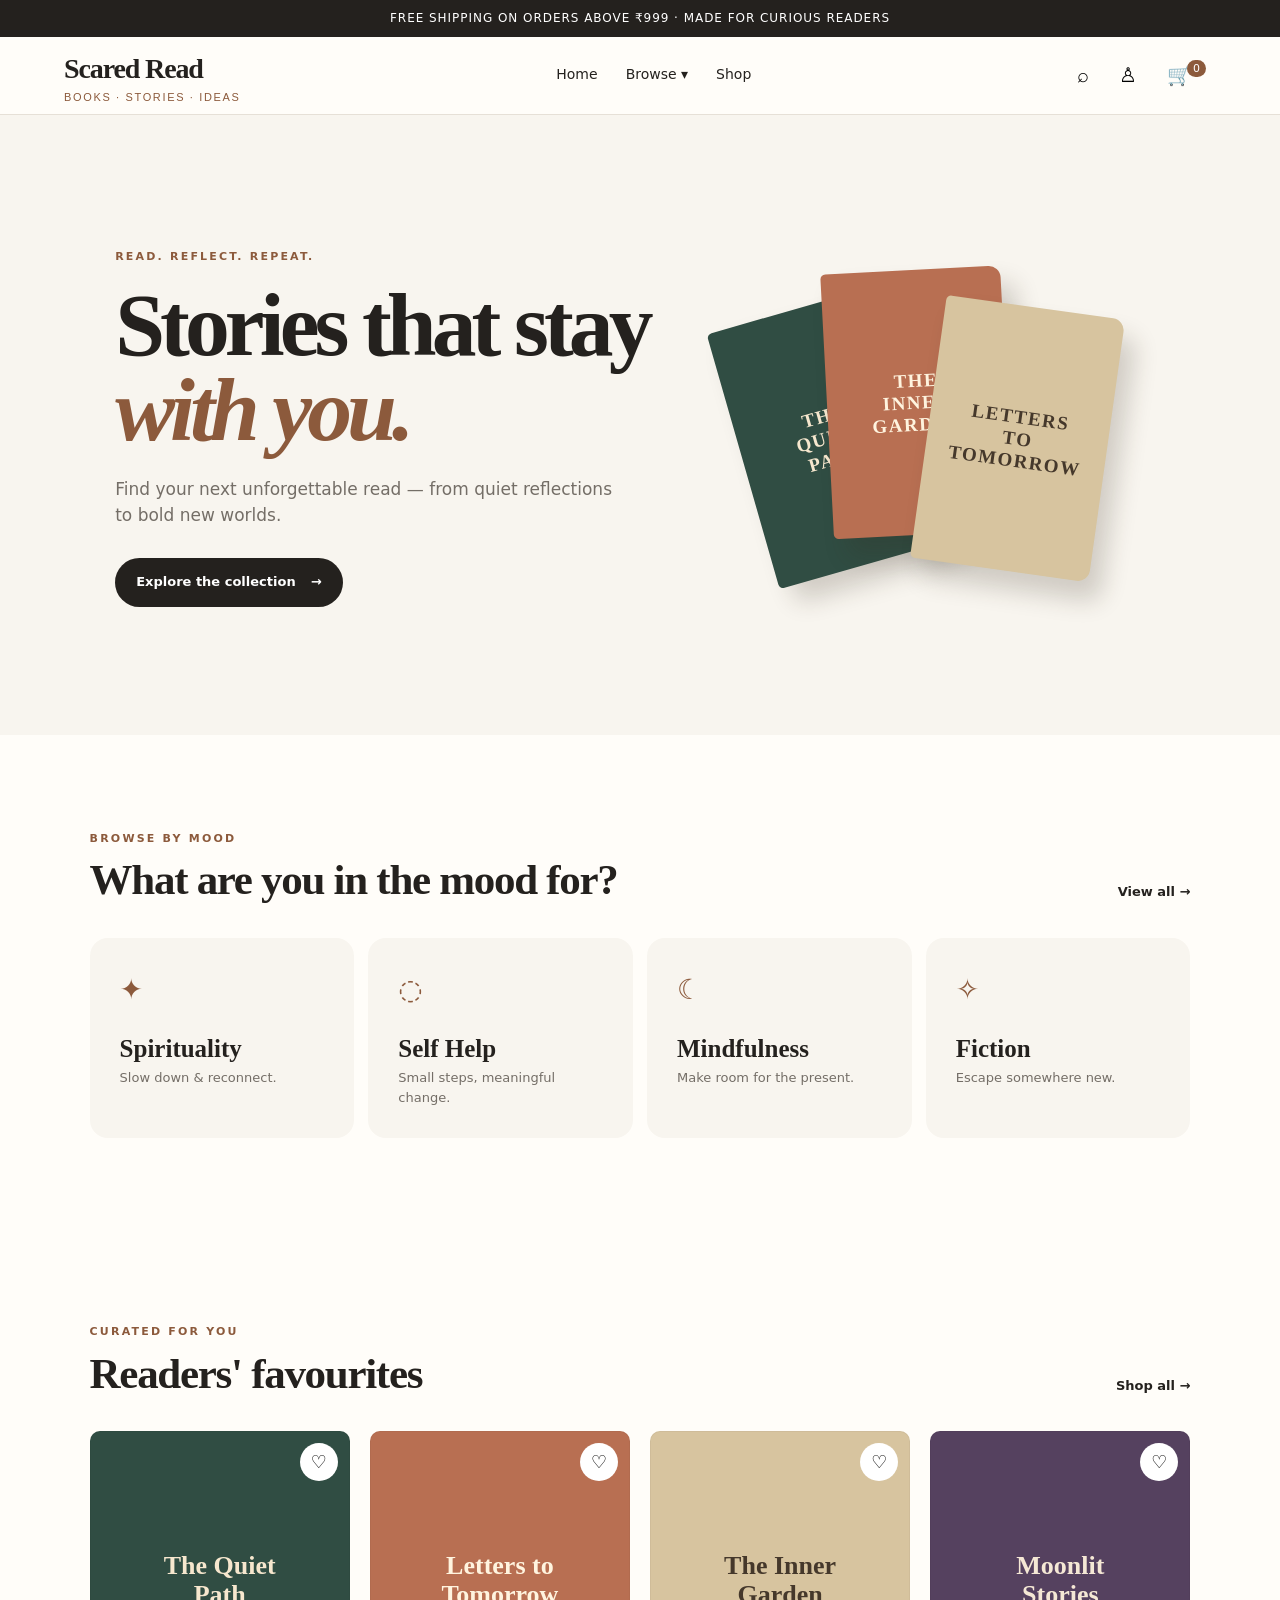
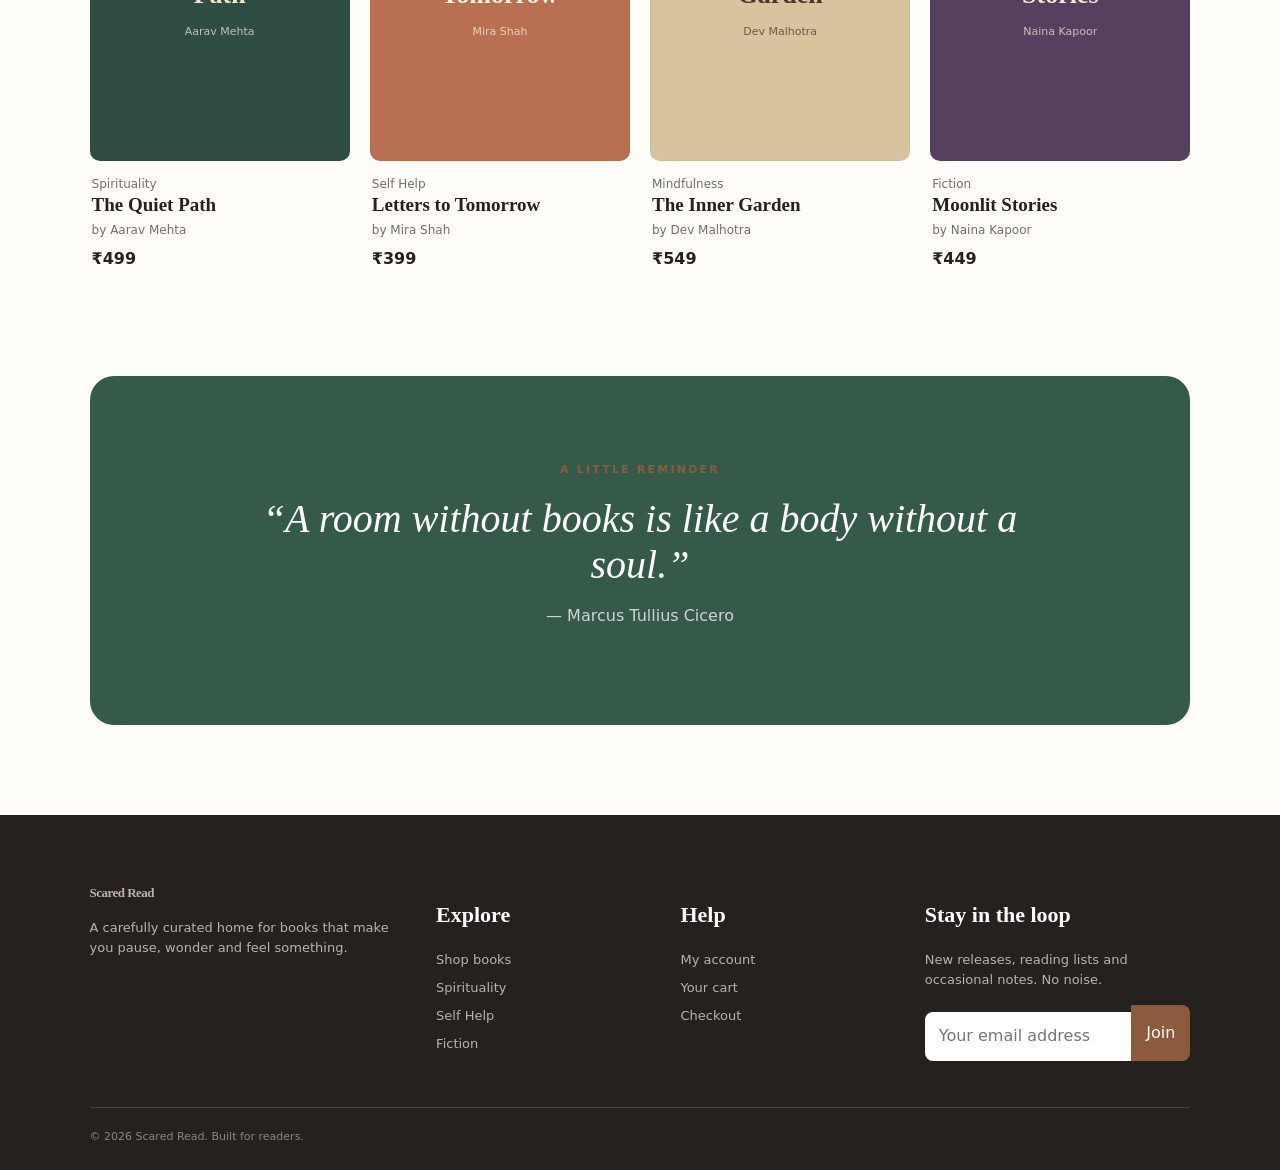
==== commit cc6524ca: "Add files via upload" ====
--- a/index.html
+++ b/index.html
@@ -1,99 +1,64 @@
-<!doctype html>
+<!DOCTYPE html>
 <html lang="en">
 <head>
-<meta charset="UTF-8">
-<meta name="viewport" content="width=device-width, initial-scale=1.0">
-<meta name="description" content="Sacred Reads — an online bookstore for thoughtful books and meaningful journeys.">
-<title>Sacred Reads | Online Bookstore</title>
-<link rel="stylesheet" href="style.css">
-<script>
-  window.dataLayer = window.dataLayer || [];
-  window.SacredReadsDataLayer = {
-    sha256: async function(value) {
-      if (value === undefined || value === null || value === '') return undefined;
-      const data = new TextEncoder().encode(String(value).trim().toLowerCase());
-      const hash = await crypto.subtle.digest('SHA-256', data);
-      return Array.from(new Uint8Array(hash)).map(b => b.toString(16).padStart(2, '0')).join('');
-    },
-    buildUserData: async function(user) {
-      if (!user) return {
-        client_id: undefined,
-        user_type: 'guest',
-        first_name: undefined, hashed_first_name: undefined,
-        last_name: undefined, hashed_last_name: undefined,
-        email: undefined, hashed_email: undefined,
-        phone_number: undefined, hashed_phone_number: undefined
-      };
-      return {
-        client_id: user.userId,
-        user_type: 'loggedin',
-        first_name: user.firstName,
-        hashed_first_name: await this.sha256(user.firstName),
-        last_name: user.lastName,
-        hashed_last_name: await this.sha256(user.lastName),
-        email: user.email,
-        hashed_email: await this.sha256(user.email),
-        phone_number: user.phone,
-        hashed_phone_number: await this.sha256(user.phone)
-      };
-    }
-  };
-</script>
-<!-- Google Tag Manager -->
-<script>(function(w,d,s,l,i){w[l]=w[l]||[];w[l].push({'gtm.start':
-new Date().getTime(),event:'gtm.js'});var f=d.getElementsByTagName(s)[0],
-j=d.createElement(s),dl=l!='dataLayer'?'&l='+l:'';j.async=true;j.src=
-'https://www.googletagmanager.com/gtm.js?id='+i+dl;f.parentNode.insertBefore(j,f);
-})(window,document,'script','dataLayer','GTM-M3XV9357');</script>
-<!-- End Google Tag Manager -->
+  <!-- Google Tag Manager -->
+  <script>(function(w,d,s,l,i){w[l]=w[l]||[];w[l].push({'gtm.start':
+  new Date().getTime(),event:'gtm.js'});var f=d.getElementsByTagName(s)[0],
+  j=d.createElement(s),dl=l!='dataLayer'?'&l='+l:'';j.async=true;j.src=
+  'https://www.googletagmanager.com/gtm.js?id='+i+dl;f.parentNode.insertBefore(j,f);
+  })(window,document,'script','dataLayer','GTM-M3XV9357');</script>
+  <!-- End Google Tag Manager -->
+  <meta charset="UTF-8">
+  <meta name="viewport" content="width=device-width, initial-scale=1.0">
+  <meta name="description" content="Scared Read — discover books for every chapter of your life.">
+  <title>Scared Read | Books for Every Chapter</title>
+  <link rel="stylesheet" href="css/style.css">
 </head>
 <body>
-<!-- Google Tag Manager (noscript) -->
-<noscript><iframe src="https://www.googletagmanager.com/ns.html?id=GTM-M3XV9357" height="0" width="0" style="display:none;visibility:hidden"></iframe></noscript>
-<!-- End Google Tag Manager (noscript) -->
+  <!-- Google Tag Manager (noscript) -->
+  <noscript><iframe src="https://www.googletagmanager.com/ns.html?id=GTM-M3XV9357"
+  height="0" width="0" style="display:none;visibility:hidden"></iframe></noscript>
+  <!-- End Google Tag Manager (noscript) -->
 
-<div id="announcement">Free shipping on orders above ₹999 <span>•</span> Thoughtful books, delivered with care</div>
-<header class="header">
-  <div class="container header-inner">
-    <a class="logo" href="#/home" aria-label="Sacred Reads home">Sacred Reads <span>✦</span></a>
-    <nav class="desktop-nav">
-      <a href="#/home">Home</a>
-      <a href="#/books">Books</a>
-      <a href="#/new-arrivals">New Arrivals</a>
-      <a href="#/best-sellers">Best Sellers</a>
-      <a href="#/about">About</a>
-    </nav>
-    <div class="header-actions">
-      <button class="icon-btn" data-action="search" aria-label="Search">⌕</button>
-      <a class="icon-btn" href="#/wishlist" aria-label="Wishlist">♡<span id="wishBadge" class="badge">0</span></a>
-      <a class="icon-btn" href="#/cart" aria-label="Cart">🛒<span id="cartBadge" class="badge">0</span></a>
-      <button class="account-btn" data-action="account"><span>♙</span> Account</button>
-      <button class="mobile-menu-btn" data-action="mobile-menu" aria-label="Open menu">☰</button>
-    </div>
-  </div>
-</header>
+  <div id="site-header"></div>
+  <main>
+    <section class="hero">
+      <div class="hero-content">
+        <span class="eyebrow">READ. REFLECT. REPEAT.</span>
+        <h1>Stories that stay<br><em>with you.</em></h1>
+        <p>Find your next unforgettable read — from quiet reflections to bold new worlds.</p>
+        <a href="shop.html" class="btn btn-dark">Explore the collection <span>→</span></a>
+      </div>
+      <div class="hero-art">
+        <div class="book-stack">
+          <div class="hero-book book-a"><span>THE<br>QUIET<br>PATH</span></div>
+          <div class="hero-book book-b"><span>THE<br>INNER<br>GARDEN</span></div>
+          <div class="hero-book book-c"><span>LETTERS<br>TO<br>TOMORROW</span></div>
+        </div>
+      </div>
+    </section>
 
-<div id="mobileNav" class="mobile-nav">
-  <div class="mobile-nav-head"><strong>Browse</strong><button data-action="close-mobile">×</button></div>
-  <a href="#/home">Home</a><a href="#/books">Books</a><a href="#/new-arrivals">New Arrivals</a><a href="#/best-sellers">Best Sellers</a><a href="#/wishlist">Wishlist</a><a href="#/about">About Us</a>
-</div>
-<div id="backdrop" class="backdrop"></div>
+    <section class="section categories">
+      <div class="section-heading"><div><span class="eyebrow">BROWSE BY MOOD</span><h2>What are you in the mood for?</h2></div><a href="shop.html">View all →</a></div>
+      <div class="category-grid">
+        <a class="category-card" href="shop.html?category=Spirituality"><span>✦</span><h3>Spirituality</h3><p>Slow down & reconnect.</p></a>
+        <a class="category-card" href="shop.html?category=Self%20Help"><span>◌</span><h3>Self Help</h3><p>Small steps, meaningful change.</p></a>
+        <a class="category-card" href="shop.html?category=Mindfulness"><span>☾</span><h3>Mindfulness</h3><p>Make room for the present.</p></a>
+        <a class="category-card" href="shop.html?category=Fiction"><span>✧</span><h3>Fiction</h3><p>Escape somewhere new.</p></a>
+      </div>
+    </section>
 
-<div id="searchPanel" class="search-panel"><div class="container"><form id="searchForm"><input id="searchInput" autocomplete="off" placeholder="Search by title, author or category..."><button>Search</button></form><div id="searchSuggestions"></div></div></div>
+    <section class="section featured">
+      <div class="section-heading"><div><span class="eyebrow">CURATED FOR YOU</span><h2>Readers' favourites</h2></div><a href="shop.html">Shop all →</a></div>
+      <div id="featured-products" class="product-grid"></div>
+    </section>
 
-<main id="app"></main>
-
-<footer class="footer">
-  <div class="container footer-grid">
-    <div><a class="logo footer-logo" href="#/home">Sacred Reads <span>✦</span></a><p>A thoughtful online bookstore for curious minds, peaceful moments and meaningful journeys.</p></div>
-    <div><h4>Shop</h4><a href="#/books">All Books</a><a href="#/new-arrivals">New Arrivals</a><a href="#/best-sellers">Best Sellers</a><a href="#/wishlist">Wishlist</a></div>
-    <div><h4>Help</h4><a href="#/about">About Us</a><a href="#/contact">Contact</a><a href="#/shipping">Shipping</a><a href="#/returns">Returns</a></div>
-    <div><h4>Stay inspired</h4><p>Get reading recommendations and new arrivals.</p><form id="newsletterForm" class="newsletter-mini"><input type="email" required placeholder="Email address"><button>→</button></form></div>
-  </div>
-  <div class="container footer-bottom"><span>© 2026 Sacred Reads. All rights reserved.</span><span>Made for readers ✦</span></div>
-</footer>
-<div id="toast" class="toast"></div>
-<div id="modal" class="modal hidden"><div class="modal-card"><button class="modal-close" data-action="close-modal">×</button><div id="modalContent"></div></div></div>
-<script src="app.js"></script>
+    <section class="quote-banner">
+      <div><span class="eyebrow">A LITTLE REMINDER</span><h2>“A room without books is like a body without a soul.”</h2><p>— Marcus Tullius Cicero</p></div>
+    </section>
+  </main>
+  <div id="site-footer"></div>
+  <script src="js/app.js"></script>
+  <script>renderFeaturedProducts();</script>
 </body>
-</html>
+</html>
--- a/css/style.css
+++ b/css/style.css
@@ -0,0 +1 @@
+:root{--ink:#24211e;--muted:#746e67;--cream:#f8f5ef;--paper:#fffdf9;--line:#e6e0d7;--accent:#8c5a3c;--green:#365a4a;--shadow:0 18px 50px rgba(37,30,24,.08);--radius:18px}*{box-sizing:border-box}html{scroll-behavior:smooth}body{margin:0;background:var(--paper);color:var(--ink);font-family:Inter,ui-sans-serif,system-ui,-apple-system,BlinkMacSystemFont,"Segoe UI",sans-serif;line-height:1.55}a{color:inherit;text-decoration:none}button,input,select{font:inherit}button{cursor:pointer}.topbar{background:var(--ink);color:#fff;padding:9px 20px;text-align:center;font-size:12px;letter-spacing:.08em}.navbar{height:78px;border-bottom:1px solid var(--line);display:flex;align-items:center;justify-content:space-between;padding:0 5%;background:rgba(255,253,249,.96);position:sticky;top:0;z-index:20}.logo{font-family:Georgia,serif;font-weight:700;font-size:28px;letter-spacing:-.04em}.logo small{font:11px Inter,sans-serif;letter-spacing:.15em;display:block;text-align:center;color:var(--accent)}.nav-links{display:flex;gap:28px;align-items:center;font-size:14px}.nav-links>a:hover{color:var(--accent)}.nav-actions{display:flex;align-items:center;gap:10px}.icon-btn{border:0;background:transparent;padding:10px;font-size:20px}.cart-count{font-size:11px;background:var(--accent);color:#fff;border-radius:20px;padding:2px 6px;vertical-align:top;margin-left:-5px}.menu-wrap{position:relative}.dropdown{position:absolute;top:42px;right:0;background:#fff;border:1px solid var(--line);box-shadow:var(--shadow);width:190px;padding:8px;border-radius:12px;display:none}.dropdown.open{display:block}.dropdown a{display:block;padding:10px 12px;border-radius:8px;font-size:14px}.dropdown a:hover{background:var(--cream)}.hero{min-height:610px;background:var(--cream);display:grid;grid-template-columns:1.05fr .95fr;align-items:center;padding:70px 9%;overflow:hidden}.eyebrow{font-size:11px;letter-spacing:.2em;font-weight:800;color:var(--accent);display:inline-block}.hero h1{font:700 clamp(52px,7vw,92px)/.94 Georgia,serif;letter-spacing:-.055em;margin:16px 0 24px}.hero h1 em{color:var(--accent);font-style:italic}.hero p{font-size:17px;color:var(--muted);max-width:500px;margin-bottom:30px}.btn{display:inline-flex;align-items:center;justify-content:center;gap:15px;border:1px solid transparent;padding:13px 20px;border-radius:999px;font-weight:700;font-size:13px;transition:.2s}.btn-dark{background:var(--ink);color:#fff}.btn-dark:hover{transform:translateY(-2px);box-shadow:0 10px 25px rgba(36,33,30,.16)}.btn-light{background:#fff;border-color:var(--line)}.btn-danger{background:#fff0ed;color:#9c392e;border-color:#f1c9c3}.full{width:100%}.hero-art{height:480px;position:relative;display:flex;align-items:center;justify-content:center}.book-stack{position:relative;width:390px;height:360px;transform:rotate(-5deg)}.hero-book{position:absolute;width:180px;height:265px;border-radius:5px 12px 12px 5px;box-shadow:14px 18px 25px rgba(50,38,27,.2);display:flex;align-items:center;justify-content:center;text-align:center;font:700 19px Georgia,serif;letter-spacing:.08em}.book-a{background:#304d43;color:#f6e7ce;left:18px;top:52px;transform:rotate(-11deg)}.book-b{background:#b86f52;color:#fff4df;left:108px;top:25px;transform:rotate(2deg)}.book-c{background:#d7c49f;color:#45382b;left:205px;top:70px;transform:rotate(13deg)}.section{padding:90px 7%}.section-heading{display:flex;justify-content:space-between;align-items:end;margin-bottom:35px}.section-heading h2{font:600 43px/1.05 Georgia,serif;margin:8px 0 0;letter-spacing:-.03em}.section-heading>a{font-weight:700;font-size:13px}.category-grid{display:grid;grid-template-columns:repeat(4,1fr);gap:14px}.category-card{padding:30px;background:var(--cream);border-radius:var(--radius);min-height:190px;transition:.2s}.category-card:hover{transform:translateY(-5px);box-shadow:var(--shadow)}.category-card span{font-size:28px;color:var(--accent)}.category-card h3{font:600 25px Georgia,serif;margin:24px 0 5px}.category-card p{margin:0;color:var(--muted);font-size:13px}.product-grid{display:grid;grid-template-columns:repeat(4,1fr);gap:20px}.product-card{position:relative}.product-cover{height:330px;border-radius:10px;background:#ddd;display:flex;align-items:center;justify-content:center;text-align:center;padding:25px;box-shadow:inset 0 0 0 1px rgba(0,0,0,.04);transition:.25s}.product-card:hover .product-cover{transform:translateY(-5px);box-shadow:var(--shadow)}.cover-title{font:700 26px/1.1 Georgia,serif;max-width:150px}.cover-author{font-size:11px;margin-top:14px;opacity:.75}.wishlist{position:absolute;right:12px;top:12px;border:0;border-radius:50%;width:38px;height:38px;background:#fff;font-size:18px;z-index:2}.product-info{padding:14px 2px}.product-info h3{margin:0 0 5px;font:600 19px Georgia,serif}.product-info p{margin:0;color:var(--muted);font-size:12px}.price{font-weight:800;margin-top:8px}.quote-banner{margin:0 7% 90px;background:var(--green);color:#fff;padding:80px 12%;text-align:center;border-radius:24px}.quote-banner h2{font:italic 40px/1.15 Georgia,serif;margin:15px auto;max-width:900px}.quote-banner p{opacity:.75}.site-footer{background:var(--ink);color:#fff;padding:65px 7% 25px}.footer-grid{display:grid;grid-template-columns:1.5fr 1fr 1fr 1.3fr;gap:40px}.site-footer h3{font:600 22px Georgia,serif}.site-footer p,.site-footer a{color:#bbb3aa;font-size:13px}.footer-links a{display:block;margin:8px 0}.newsletter{display:flex;margin-top:15px}.newsletter input{flex:1;border:0;padding:12px 14px;border-radius:8px 0 0 8px}.newsletter button{border:0;background:var(--accent);color:#fff;padding:0 15px;border-radius:0 8px 8px 0}.copyright{border-top:1px solid #444;margin-top:45px;padding-top:20px;color:#8d8781;font-size:11px}.page-main{padding:55px 7% 90px;min-height:65vh}.shop-intro{text-align:center;padding:20px 0 55px}.shop-intro h1,.simple-heading h1{font:600 56px Georgia,serif;letter-spacing:-.04em;margin:12px 0}.shop-intro p{color:var(--muted)}.shop-layout{display:grid;grid-template-columns:210px 1fr;gap:45px}.filter-block{padding:0 0 25px;margin-bottom:25px;border-bottom:1px solid var(--line)}.filter-block h3{font-size:12px;text-transform:uppercase;letter-spacing:.12em}.filter-block label{display:block;margin:12px 0;font-size:13px}.filter-block select{width:100%;padding:10px;border:1px solid var(--line);border-radius:8px;background:#fff}.results-top{display:flex;justify-content:space-between;align-items:center;margin-bottom:25px;color:var(--muted);font-size:13px}.search-inline{display:flex}.search-inline input{border:1px solid var(--line);padding:10px 13px;border-radius:8px 0 0 8px;min-width:230px}.search-inline button{border:0;background:var(--ink);color:#fff;padding:0 15px;border-radius:0 8px 8px 0}.product-detail{display:grid;grid-template-columns:1fr 1fr;gap:80px;align-items:center}.detail-cover{height:590px;border-radius:14px;display:flex;align-items:center;justify-content:center;text-align:center}.detail-cover .cover-title{font-size:42px}.detail-info h1{font:600 55px/1 Georgia,serif;margin:10px 0}.detail-info .author{color:var(--muted);font-size:15px}.detail-price{font-size:28px;font-weight:800;margin:25px 0}.detail-desc{color:var(--muted);line-height:1.8}.stock{color:var(--green);font-size:13px;font-weight:700}.quantity{display:flex;align-items:center;gap:12px;margin:25px 0}.quantity button{width:36px;height:36px;border:1px solid var(--line);background:#fff;border-radius:50%}.quantity input{width:45px;text-align:center;border:0;font-weight:700}.detail-actions{display:flex;gap:10px}.auth-page{min-height:70vh;display:flex;align-items:center;justify-content:center;padding:70px 20px;background:var(--cream)}.auth-card{background:#fff;padding:48px;max-width:480px;width:100%;border:1px solid var(--line);border-radius:20px;box-shadow:var(--shadow)}.auth-card.wide{max-width:650px}.auth-card h1{font:600 42px Georgia,serif;margin:10px 0}.muted{color:var(--muted)}form label{display:block;font-size:12px;font-weight:700;margin:16px 0}form input{display:block;width:100%;margin-top:7px;border:1px solid var(--line);border-radius:9px;padding:13px;background:#fff}form input:focus{outline:2px solid #d9bca9;border-color:var(--accent)}.auth-switch{text-align:center;font-size:13px;margin-top:22px}.auth-switch a{color:var(--accent);font-weight:700}.two-col,.form-grid{display:grid;grid-template-columns:1fr 1fr;gap:0 15px}.span-two{grid-column:1/-1}.simple-heading{margin-bottom:40px}.cart-layout{display:grid;grid-template-columns:1fr 340px;gap:35px}.cart-item{display:grid;grid-template-columns:85px 1fr auto;gap:20px;align-items:center;border-bottom:1px solid var(--line);padding:18px 0}.mini-cover{width:85px;height:110px;border-radius:6px;display:flex;align-items:center;justify-content:center;text-align:center;padding:10px;font:700 12px Georgia,serif}.cart-item h3{font:600 18px Georgia,serif;margin:0}.cart-item p{color:var(--muted);font-size:12px}.qty-control{display:flex;align-items:center;gap:8px}.qty-control button{border:1px solid var(--line);background:#fff;border-radius:50%;width:28px;height:28px}.summary-card,.checkout-summary{background:var(--cream);border-radius:16px;padding:28px;height:max-content}.summary-row{display:flex;justify-content:space-between;margin:12px 0;font-size:13px}.summary-total{border-top:1px solid var(--line);padding-top:15px;font-weight:800;font-size:17px}.checkout-layout{display:grid;grid-template-columns:1fr 330px;gap:35px;align-items:start}.checkout-section{display:grid;grid-template-columns:55px 1fr;border-bottom:1px solid var(--line);padding:30px 0}.checkout-section h2{font:600 25px Georgia,serif;margin:0}.step-number{font:700 12px;color:var(--accent)}.payment-note{font-size:12px;color:var(--muted);background:#fff;border:1px solid var(--line);padding:12px;border-radius:8px;margin-top:18px}.success-card{text-align:center}.success-icon{width:65px;height:65px;border-radius:50%;background:#dcece4;color:var(--green);display:flex;align-items:center;justify-content:center;font-size:30px;margin:0 auto 20px}.empty-state{text-align:center;padding:70px 20px;background:var(--cream);border-radius:18px}.toast{position:fixed;right:22px;bottom:22px;background:var(--ink);color:#fff;padding:13px 18px;border-radius:10px;box-shadow:var(--shadow);z-index:100;animation:toast .25s ease}.toast.error{background:#9c392e}@keyframes toast{from{transform:translateY(15px);opacity:0}to{transform:none;opacity:1}}.mobile-menu{display:none}@media(max-width:900px){.nav-links{display:none}.mobile-menu{display:block}.hero{grid-template-columns:1fr;padding:55px 7%}.hero-art{height:360px}.category-grid,.product-grid{grid-template-columns:repeat(2,1fr)}.shop-layout,.cart-layout,.checkout-layout,.product-detail{grid-template-columns:1fr}.footer-grid{grid-template-columns:1fr 1fr}.filters{display:none}.detail-cover{height:450px}.checkout-summary{order:-1}}@media(max-width:560px){.navbar{padding:0 4%}.logo{font-size:23px}.hero h1{font-size:55px}.hero-art{transform:scale(.8);margin-top:-25px}.section{padding:60px 5%}.section-heading{display:block}.section-heading h2{font-size:34px}.section-heading>a{display:block;margin-top:15px}.category-grid,.product-grid{grid-template-columns:1fr 1fr;gap:12px}.product-cover{height:230px}.footer-grid{grid-template-columns:1fr}.site-footer{padding:50px 7% 25px}.page-main{padding:35px 5% 70px}.shop-intro h1,.simple-heading h1{font-size:43px}.results-top{display:block}.search-inline{margin-top:15px}.search-inline input{min-width:0;flex:1}.auth-card{padding:30px 22px}.two-col,.form-grid{grid-template-columns:1fr}.span-two{grid-column:auto}.detail-info h1{font-size:42px}.cart-item{grid-template-columns:65px 1fr}.cart-item>strong{grid-column:2}.mini-cover{width:65px;height:90px}.book-stack{transform:scale(.8) rotate(-5deg)}}
